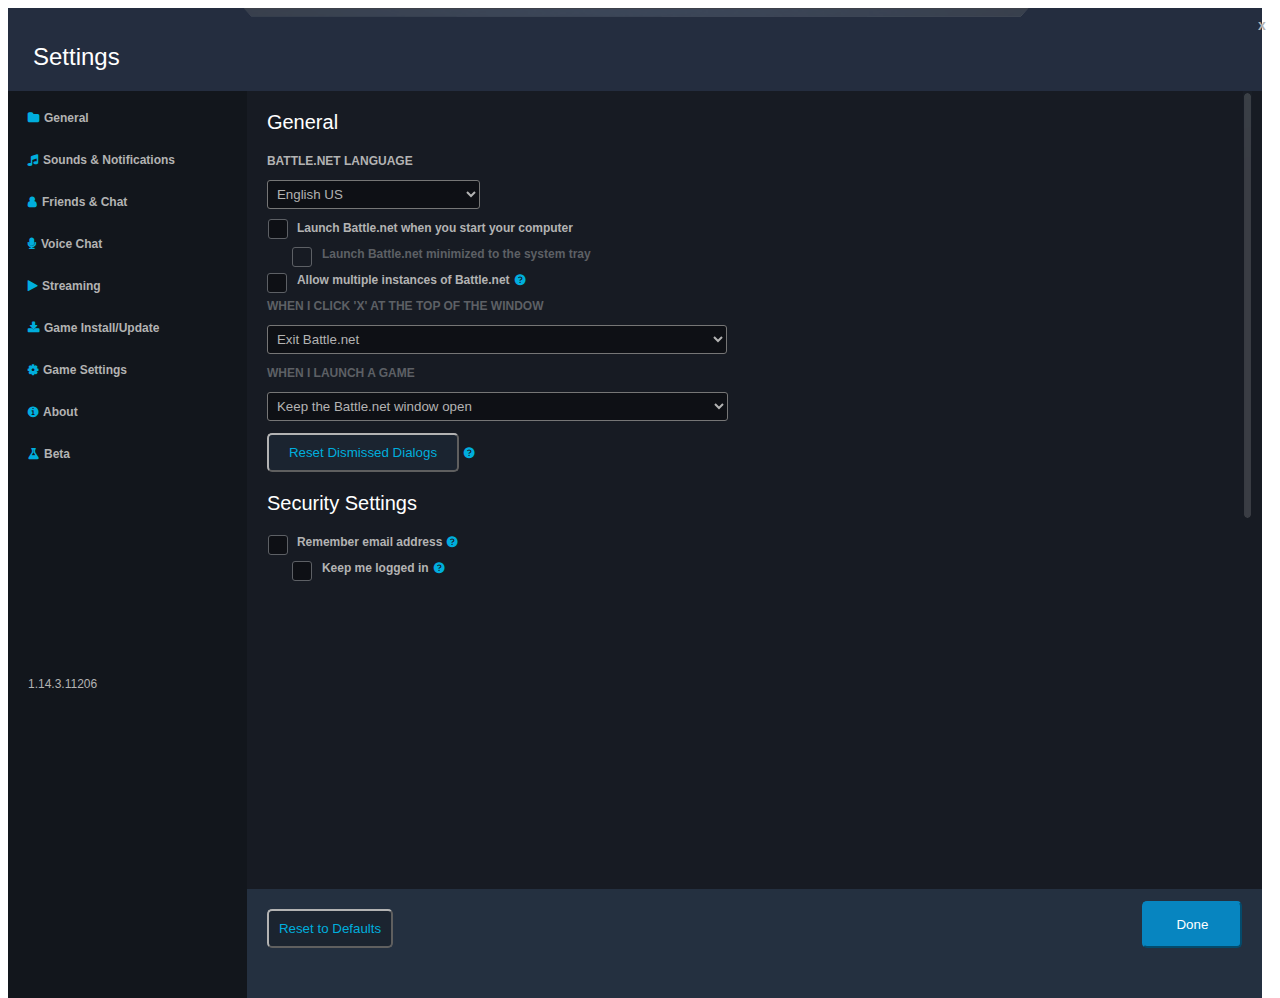
==== settings.html @ 38bd78d9 "added settings page to project" ====
<!DOCTYPE html>
<html lang="en" dir="ltr">

<head>

 <link href="/your-path-to-fontawesome/css/fontawesome.css" rel="stylesheet">
 <link href="/your-path-to-fontawesome/css/brands.css" rel="stylesheet">
 <link href="/your-path-to-fontawesome/css/solid.css" rel="stylesheet">

  <link rel="stylesheet" style="text/css" href="style.css">
  <meta charset="utf-8">
  <title>Settings</title>

</head>

<!-- HEADER -->
<body id="bodysettings1">
  <div id="header1">

    <span class="align1"><img src="images/settingspage-headerbar.png" class="headerimg1"></span>
    <div class="x1"><a href="index.html" class="xx1">x</a></div>
    <div class="header1">
      Settings
    </div>
  </div>

  <!-- SIDEBAR -->
  <div id="sidebar1">
    <div class="sidebar1">

      <p class="sbcontent1"><i class="far fa-folder" id="sbicon1"></i><a href="#" class="sttngslnk1">General</a></p>
      <p class="sbcontent1"><i class="fas fa-music" id="sbicon1"></i><a href="#" class="sttngslnk1">Sounds &amp; Notifications</a></p>
      <p class="sbcontent1"><i class="fas fa-user" id="sbicon1"></i><a href="#" class="sttngslnk1">Friends &amp; Chat</a></p>
      <p class="sbcontent1"><i class="fas fa-microphone" id="sbicon1"></i><a href="#" class="sttngslnk1">Voice Chat</a></p>
      <p class="sbcontent1"><i class="fas fa-play" id="sbicon1"></i><a href="#" class="sttngslnk1">Streaming</a></p>
      <p class="sbcontent1"><i class="fas fa-download" id="sbicon1"></i><a href="#" class="sttngslnk1">Game Install/Update</a></p>
      <p class="sbcontent1"><i class="fas fa-cog" id="sbicon1"></i><a href="#" class="sttngslnk1">Game Settings</a></p>
      <p class="sbcontent1"><i class="fas fa-info-circle" id="sbicon1"></i><a href="#" class="sttngslnk1">About</a></p>
      <p class="sbcontent1"><i class="fas fa-flask" id="sbicon1"></i><a href="#" class="sttngslnk1">Beta</a></p>

      <p class="sbfooter1">1.14.3.11206</p>
    </div>
  </div>

  <!-- CONTENT BOX -->
  <div id="content1">
    <div class="content1">
      <p class="ctitle1">General</p>

      <!-- DROPDOWN 1 -->
      <p class="ccontent1">BATTLE.NET LANGUAGE</p>
      <select class="slct1">
        <option value="English US">English US</option>
        <option value="French">French</option>
        <option value="German">German</option>
      </select>

      <!-- CHECKBOX 1 -->
      <div class="checkbox1">
        <input type="checkbox" value="1" id="checkbox1Input" name="checkbox1" />
        <label for="checkbox1Input"></label></div>
      <p class="ccontentone1">Launch Battle.net when you start your computer</p>

      <!-- CHECKBOX 2 -->
      <div class="checkboxtwo1">
        <input type="checkbox" value="1" id="checkboxtwo1Input" name="checkboxtwo1" />
        <label for="checkboxtwo1Input" disabled="checkboxtwo1"></label></div>
      <p class="ccontenttwo1">Launch Battle.net minimized to the system tray</p>

      <!-- CHECKBOX 3 -->
      <div class="checkboxthree1">
        <input type="checkbox" value="1" id="checkboxthree1Input" name="checkboxthree1" />
        <label for="checkboxthree1Input"></label></div>
      <p class="ccontentthree1">Allow multiple instances of Battle.net<i class="far fa-question-circle" id="contenticon1"></i></p>

      <!-- DROPDOWN 2 -->
      <p class="clowres1">WHEN I CLICK 'X' AT THE TOP OF THE WINDOW</p>
      <select class="slcttwo1">
        <option value="Exit Battle.net">Exit Battle.net</option>
        <option value="Minimize the Battle.net window">Minimize the Battle.net window</option>
      </select>

      <!-- DROPDOWN 3 -->
      <p class="clowres1">WHEN I LAUNCH A GAME</p>
      <select class="slctthree1">
        <option value="Keep the Battle.net window open">Keep the Battle.net window open</option>
        <option value="Close the Battle.net window">Close the Battle.net window</option>
      </select>

      <!-- BUTTON 1 -->
      <p class="p1">
        <button type="button" class="cbutton1">Reset Dismissed Dialogs</button><i class="far fa-question-circle" id="contenticon1"></i>
      </p>
      <p class="ctitle1">Security Settings</p>

      <!-- CHECKBOX 4 -->
      <div class="checkboxfour1">
        <input type="checkbox" value="1" id="checkboxfour1Input" name="checkboxfour1" />
        <label for="checkboxfour1Input"></label></div>
      <p class="ccontentfour1">Remember email address<i class="far fa-question-circle" id="contenticon1"></i></p>

      <!-- CHECKBOX 5 -->
      <div class="checkboxfive1">
        <input type="checkbox" value="1" id="checkboxfive1Input" name="checkboxfive1" />
        <label for="checkboxfive1Input"></label></div>
      <p class="ccontentfive1">Keep me logged in<i class="far fa-question-circle" id="contenticon1"></i></p>
    </div>
  </div>

  <!-- SCROLL BAR -->
  <div id="scroll1">
    <span class="scroll1"><img src="images/settingspage-scrollbar.png" class="scrollimg1"></span>
  </div>

  <!-- FOOTER -->
  <div id="footer1">
    <div class="footer1">
      <button type="button" class="fbutton1">Reset to Defaults</button>
        <button type="button" class="fbuttontwo1" onclick="location.href = '/index.html';">Done</button> 
    </div>
  </div>

</body>

</html>
---- style.css ----
@import url("https://netdna.bootstrapcdn.com/font-awesome/4.1.0/css/font-awesome.min.css");

html {
    margin: 0;
    padding: 0;
    width: 100%;
    height: 100%;
}
/*************************************/
/*************************************/
/*************************************/
/*************************************/
/*************************************/
/* INDEX PAGE START */
#body3{
    background-image: url(images/background.jpg);
    background-size: 120% 120%;
    background-repeat: no-repeat;
}

.grid3{
    display: grid;
    grid-template-columns: 1fr 2fr 2fr;
    grid-template-rows: auto;
    grid-template-areas: 
        "header header header-right"
        "sidebar1 logo ."
        "sidebar1 options ."
        "sidebar1 video commercial"
        "sidebar2 video commercial"
        ". region ."
        "arrow install .";
}

/* header starts here */
.header-left3 {
    grid-column: 1/3;
    display: flex;
    flex-direction: row;
    justify-content: space-around;
    align-items: center;
}

.header-left3 .blizzard-logo3 {
    width: 70px;
    height: 70px;
    margin-left: 30px;
}

.games3, .social3, .shop3, .news3, .more3 {
    color: white;
    text-transform: uppercase;
    text-decoration: none;
    font-size: 25px;
}

.more3{
    font-size: 30px;
}

.games3:hover, .social3:hover, .shop3:hover, .news3:hover{
    text-shadow: 2px 2px 2px #fff;
}

.header-left3 .overwatch-header3 {
    width: 75px;
    height: 40px;
}

/* header right starts here */
.header-right3 {
    display: flex;
    flex-direction: row;
    justify-content: flex-end;
    align-items: center;
}

.bell3 {
    width: 40px;
    height: 40px;
    padding-left: 5px;
}

.camera3 {
    width: 40px;
    height: 40px;
    padding-left: 5px;
}

.friends3 {
    width: 40px;
    height: 40px;
}

.friends-online3 {
    color: grey;
}

.header-right-table3 {
    border-collapse: collapse;
}
.header-right-table3 td {
    border: 1px solid grey;
}

.profile3 {
    background-color: #111932;
    border: 0px;
    color: #fff;
}

/* sidebar starts here */

.blizzard-games3, .blizzard-list3 {
    grid-area: sidebar1;
    margin-bottom: 15px;
}

.partner-games3, .partner-list3 {
    grid-area: sidebar2;
    
}

.blizzard-games3, .partner-games3 {
    color: #fff;
    font-size: 20px;
    margin-left: 30px;
    padding-left: 10px;
}

.blizzard-list3, .partner-list3 {
    color: #746d56;
    margin-top: 30px;
    line-height: 2;
}

li {
    list-style: none;
}

/* logo starts here */
.wow3 {
    background-image: url(images/wow-logo.png);
    background-size: 30px 30px;
    background-repeat: no-repeat;
    padding-left: 30px;
}

.wow3:hover, .diablo3:hover, .starcraft3:hover, .heartstone3:hover, .hots3:hover, .overwatch3:hover, .starcraftone3:hover, .warcraft3:hover, .cod3:hover, .destiny3:hover, .codmw3:hover {
    color: #fff;
    background-color: #38191d;

}

.diablo3 {
    background-image: url(images/diablo3.png);
    background-size: 30px 30px;
    background-repeat: no-repeat;
    padding-left: 30px;
}

.starcraft3 {
    background-image: url(images/starcraft2.png);
    background-size: 30px 30px;
    background-repeat: no-repeat;
    padding-left: 30px;
}

.heartstone3 {
    background-image: url(images/hearstone-logo.png);
    background-size: 30px 30px;
    background-repeat: no-repeat;
    padding-left: 30px;
}

.hots3 {
    background-image: url(images/hots-logo.png);
    background-size: 30px 30px;
    background-repeat: no-repeat;
    padding-left: 30px;
}

.overwatch3 {
    background-image: url(images/overwatch-logo-list.png);
    background-size: 30px 30px;
    background-repeat: no-repeat;
    padding-left: 30px;
}

.starcraftone3 {
    background-image: url(images/starcraft-logo.png);
    background-size: 30px 30px;
    background-repeat: no-repeat;
    padding-left: 30px;
}

.warcraft3 {
    background-image: url(images/warcraft3-logo.png);
    background-size: 30px 30px;
    background-repeat: no-repeat;
    padding-left: 30px;
}

.cod3 {
    background-image: url(images/codbo4-logo.png);
    background-size: 30px 30px;
    background-repeat: no-repeat;
    padding-left: 30px;
}

.destiny3 {
    background-image: url(images/destiny2-logo.png);
    background-size: 30px 30px;
    background-repeat: no-repeat;
    padding-left: 30px;
}

.codmw3 {
    background-image: url(images/modern-warfare-logo.png);
    background-size: 30px 30px;
    background-repeat: no-repeat;
    padding-left: 30px;
}


/* logo and options start here */
.wowbfa3 {
    grid-area: logo;
    width: 313px;
    height: 152px;
}

.redeem3, .options-icon3, .options3, .redeem-code3 {
    margin-top: 10px;
}

.options-icon3{
    grid-area: options;
    width: 20px;
    height: 18px;
    padding-left: 20px;
}

.options3 {
    grid-area: options;
    color: #fff;
    font-size: 16px;
    padding-left: 45px;
    text-decoration: none;
}

.redeem-code3 {
    display: flex;
    grid-area: options;
    width: 20px;
    height: 18px;
    padding-left: 125px;
}

.redeem3{
    grid-area: options;
    color: #fff;
    font-size: 16px;
    padding-left: 150px;
    text-decoration: none;
}

/* content starts here */

.safe-heaven3 {
    grid-area: video;
    width: 500px;
    height: 250px;
    border: 0px;
}

.heartstone-commercial3 {
    grid-area: commercial;
    height: 250px;
    padding-left: 70px;
}

.holiday3 {
    grid-area: commercial;
    height: 250px;
}

.align-right3 {
    grid-area: commercial;
    display: flex;
    justify-content: flex-end;
}

/* region starts here */

.region-acount3 {
    grid-area: region;
    color: #4c5c5b;
    margin-top: 30px;
}

.region-dropdown3 {
    grid-area: region;
    width: 220px;
    height: 20px;
    margin-top: 50px;
    background-color: #000;
    color: #fff;
    border-color: #1e1e1e;
}

/* install starts here */

.install-button3 {
    grid-area: install;
    background-color: #0d83cc;
    width: 220px;
    height: 70px;
    border: 0px;
    margin-top: 10px;
    color: #fff;
    font-size: 28px;
}

.add-game3 {
    grid-area: install;
    height: 80px;
    margin-left: 220px;
    margin-top: 5px;
}

.already-installed3 {
    display: flex;
    justify-content: flex-end;
    align-items: flex-end;
    grid-area: install;
    color: #4c5c5b;
    margin-right: 8px;
}

.locate-game3 {
    color: #206ca9;
}

/* arrow starts here */
.exit-arrow{
    padding-left: 35px;
}

.arrow-align3 {
    grid-area: arrow;
    display: flex;
    align-items: flex-end;
}
/*************************************/
/*************************************/
/*************************************/
/*************************************/
/*************************************/
/* INDEX PAGE END */

/*************************************/
/*************************************/
/*************************************/
/*************************************/
/*************************************/
/* SETTINGS PAGE START */
/* ICONS */


i {
    font-family: fontawesome !important;
}

#sbicon1 {
  color: #00aedd;
  font-style: normal;
  margin-right: 5px;
}

#contenticon1 {
  color: #00aedd;
  font-style: normal;
  margin-left: 5px;
}

#bodysettings1 {
  display: grid;
  grid-template-columns: 0.8fr 2fr 1fr 0.3fr 0.1fr;
  grid-template-rows: 0.2fr 2.2fr 0.3fr;
  grid-template-areas: "header header header header header"
                       "sidebar content content content scroll"
                       "sidebar footer footer footer footer";
  height: 110vh;
  width: 98vw;
  font-family: Arial, Helvetica, sans-serif;
  font-weight: bold;
  font-size: 14px;

}

#header1 {
  background-color: #242d3f;
  grid-area: header;
}

#sidebar1 {
  background-color: #12161c;
  grid-area: sidebar;
}

#content1 {
  background-color: #171b23;
  grid-area: content;
}

#scroll1 {
  background-color: #171b23;
  grid-area: scroll;
}

#footer1 {
  background-color: #243040;
  grid-area: footer;
}

/* HEADER */
.x1 {
  color: #5d6065;
  margin-left: 1250px;
  margin-top: 0px;
}

.header1 {
  color: #ffffff;
  margin-left: 25px;
  margin-top: 10px;
  margin-bottom: 20px;
  font-size: 24px;
  font-weight: lighter;
}

/* HEADERBAR */
.align1 {
  display: flex;
  justify-content: center;
  align-items: center;
}

/* SCROLLBAR */
.scroll1 {
  display: flex;
  justify-content: center;
  align-items: flex-start;
}

/* SIDEBAR */
.sidebar1 {
  color: #b3b3b3;
  font-size: 12px;
  line-height: 30px;
  margin-left: 20px;
  margin-right: 10px;
}

.sbfooter1 {
  margin-top: 200px;
  margin-left: 0px;
  font-weight: lighter;
}

/* LINKS */
.sttngslnk1, .xx1 {
  text-decoration: none;
  color: #b3b3b3;
}

.sttngslnk1:hover {
  color: #ffffff;
}

/* CONTENT BOX */
.content1 {
  color: #b3b3b3;
  font-size: 12px;
  margin-left: 20px;
}

.ctitle1 {
  color: #ffffff;
  font-size: 20px;
  font-weight: lighter;
}

.ccontentone1 {
  margin-left: 30px;
}

.ccontenttwo1 {
  margin-left: 55px;
  color: #5d6065;
}

.ccontentthree1 {
  margin-left: 30px;
}

.ccontentfour1 {
  margin-left: 30px;
}

.ccontentfive1 {
  margin-left: 55px;
}

.clowres1 {
  color: #5d6065;
}

.clowresb1 {
  margin-left: 50px;
}

/* FOOTER */
.footer1 {
  color: #b3b3b3;
  display: flex;
  flex-direction: row;
  justify-content: space-between;
}

/* BUTTONS */
.cbutton1 {
  background-color: #1b2430;
  color: #00aedd;
  border-color: #b3b3b3;
  border-radius: 5px;
  padding-left: 20px;
  padding-right: 20px;
  padding-top: 10px;
  padding-bottom: 10px;
}

.clowresb1 {
  color: #5d6065;
  margin-left: 20px;
}

/* FOOTER BUTTONS */
.fbutton1 {
  background-color: #1b2430;
  color: #00aedd;
  border-color: #b3b3b3;
  border-radius: 5px;
  padding: 10px;
  margin-top: 20px;
  margin-left: 20px;
}

.fbuttontwo1 {
  background-color: #0785c0;
  color: #ffffff;
  border: 1;
  border-color: #0785c0;
  border-radius: 5px;
  padding: 10px;
  width: 100px;
  margin-top: 12px;
  margin-right: 20px;
}

/* DROPDOWNS */
.slct1 {
  background-color: #0e1015;
  color: #b3b3b3;
  padding-top: 5px;
  padding-bottom: 5px;
  padding-left: 5px;
  padding-right: 120px;
  border-radius: 3px;
}

.slcttwo1 {
  background-color: #0e1015;
  color: #b3b3b3;
  padding-top: 5px;
  padding-bottom: 5px;
  padding-left: 5px;
  padding-right: 250px;
  border-radius: 3px;
}

.slctthree1 {
  background-color: #0e1015;
  color: #b3b3b3;
  padding-top: 5px;
  padding-bottom: 5px;
  padding-left: 5px;
  padding-right: 239px;
  border-radius: 3px;
}

/* CHECKBOXES */
input[type=checkbox] {
  visibility: hidden;
}

/* CHECKBOX 1 */
.checkbox1 {
  width: 10px;
  margin: 10px 1px;
  position: absolute;
}

.checkbox1 label {
  cursor: pointer;
  position: absolute;
  width: 18px;
  height: 18px;
  top: 0;
  left: 0;
  background: #0e1015;
  border: 1px solid #5d6065;
  border-radius: 3px;
}

.checkbox1 label:after {
  opacity: 0;
  content: '';
  position: absolute;
  width: 9px;
  height: 5px;
  background: solid;
  top: 3px;
  left: 3px;
  border: 3px solid #333;
  border-top: none;
  border-right: none;
  transform: rotate(-45deg);
}

.checkbox1 label:hover::after {
  opacity: 0.5;
}

.checkbox1 input[type=checkbox]:checked+label:after {
  opacity: 5;
}

/* CHECKBOX 2 */
.checkboxtwo1 {
  width: 10px;
  margin: 0px 25px;
  position: absolute;
}

.checkboxtwo1 label {
  position: absolute;
  width: 18px;
  height: 18px;
  top: 0;
  left: 0;
  background: #171b23;
  border: 1px solid #5d6065;
  border-radius: 3px;
}

.checkboxtwo1 label:hover::after {
  opacity: 0.5;
}

.checkboxtwo1 input[type=checkbox]:checked+label:after {
  opacity: 5;
}

/*CHECKBOX 3 */
.checkboxthree1 {
  width: 10px;
  margin-top: 0px;
  position: absolute;
}

.checkboxthree1 label {
  cursor: pointer;
  position: absolute;
  width: 18px;
  height: 18px;
  top: 0;
  left: 0;
  background: #0e1015;
  border: 1px solid #5d6065;
  border-radius: 3px;
}

.checkboxthree1 label:after {
  opacity: 0;
  content: '';
  position: absolute;
  width: 9px;
  height: 5px;
  background: solid;
  top: 3px;
  left: 3px;
  border: 3px solid #333;
  border-top: none;
  border-right: none;
  transform: rotate(-45deg);
}

.checkboxthree1 label:hover::after {
  opacity: 0.5;
}

.checkboxthree1 input[type=checkbox]:checked+label:after {
  opacity: 5;
}

/* CHECKBOX 4 */
.checkboxfour1 {
  width: 10px;
  margin: 0px 1px;
  position: absolute;
}

.checkboxfour1 label {
  cursor: pointer;
  position: absolute;
  width: 18px;
  height: 18px;
  top: 0;
  left: 0;
  background: #0e1015;
  border: 1px solid #5d6065;
  border-radius: 3px;
}

.checkboxfour1 label:after {
  opacity: 0;
  content: '';
  position: absolute;
  width: 9px;
  height: 5px;
  background: solid;
  top: 3px;
  left: 3px;
  border: 3px solid #333;
  border-top: none;
  border-right: none;
  transform: rotate(-45deg);
}

.checkboxfour1 label:hover::after {
  opacity: 0.5;
}

.checkboxfour1 input[type=checkbox]:checked+label:after {
  opacity: 5;
}

/* CHECKBOX 5 */
.checkboxfive1 {
  width: 10px;
  margin: 0px 25px;
  position: absolute;
}

.checkboxfive1 label {
  cursor: pointer;
  position: absolute;
  width: 18px;
  height: 18px;
  top: 0;
  left: 0;
  background: #0e1015;
  border: 1px solid #5d6065;
  border-radius: 3px;
}

.checkboxfive1 label:after {
  opacity: 0;
  content: '';
  position: absolute;
  width: 9px;
  height: 5px;
  background: solid;
  top: 3px;
  left: 3px;
  border: 3px solid #333;
  border-top: none;
  border-right: none;
  transform: rotate(-45deg);
}

.checkboxfive1 label:hover::after {
  opacity: 0.5;
}

.checkboxfive1 input[type=checkbox]:checked+label:after {
  opacity: 5;
}

/* SETTINGS PAGE END */
/*************************************/
/*************************************/
/*************************************/
/*************************************/
/*************************************/
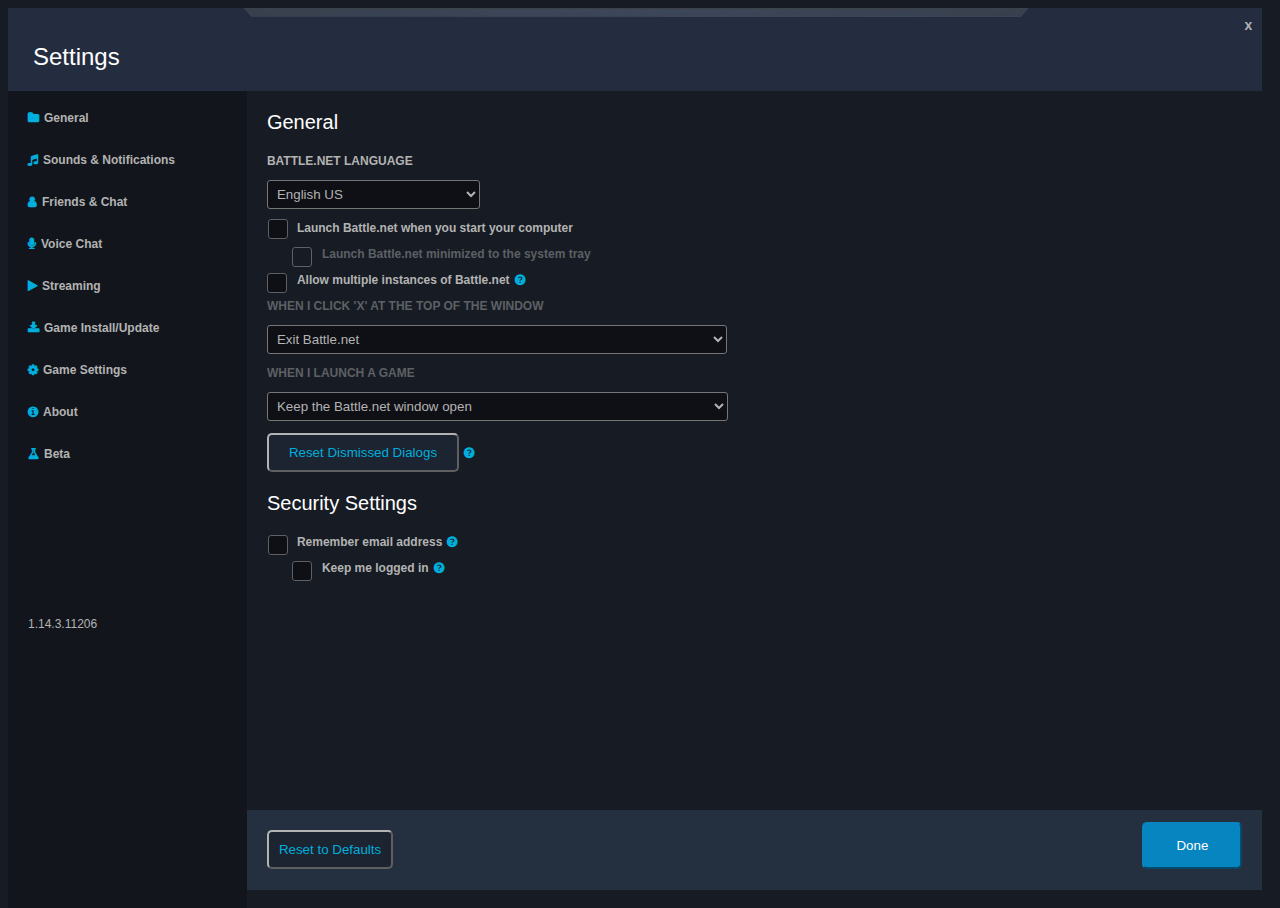
==== commit 00e3860d: "updated settings page and styles" ====
--- a/settings.html
+++ b/settings.html
@@ -3,9 +3,9 @@
 
 <head>
 
- <link href="/your-path-to-fontawesome/css/fontawesome.css" rel="stylesheet">
- <link href="/your-path-to-fontawesome/css/brands.css" rel="stylesheet">
- <link href="/your-path-to-fontawesome/css/solid.css" rel="stylesheet">
+  <link href="/your-path-to-fontawesome/css/fontawesome.css" rel="stylesheet">
+  <link href="/your-path-to-fontawesome/css/brands.css" rel="stylesheet">
+  <link href="/your-path-to-fontawesome/css/solid.css" rel="stylesheet">
 
   <link rel="stylesheet" style="text/css" href="style.css">
   <meta charset="utf-8">
@@ -14,11 +14,12 @@
 </head>
 
 <!-- HEADER -->
+
 <body id="bodysettings1">
   <div id="header1">
 
     <span class="align1"><img src="images/settingspage-headerbar.png" class="headerimg1"></span>
-    <div class="x1"><a href="index.html" class="xx1">x</a></div>
+    <div class="x1"><a href="#" class="xx1">x</a></div>
     <div class="header1">
       Settings
     </div>
@@ -107,16 +108,11 @@
     </div>
   </div>
 
-  <!-- SCROLL BAR -->
-  <div id="scroll1">
-    <span class="scroll1"><img src="images/settingspage-scrollbar.png" class="scrollimg1"></span>
-  </div>
-
   <!-- FOOTER -->
   <div id="footer1">
     <div class="footer1">
       <button type="button" class="fbutton1">Reset to Defaults</button>
-        <button type="button" class="fbuttontwo1" onclick="location.href = '/index.html';">Done</button> 
+      <button type="button" class="fbuttontwo1" onclick="location.href = 'https://bensenica.github.io/multipage-application/index.html';">Done</button>
     </div>
   </div>
 
--- a/style.css
+++ b/style.css
@@ -367,9 +367,8 @@
 /* SETTINGS PAGE START */
 /* ICONS */
 
-
 i {
-    font-family: fontawesome !important;
+  font-family: fontawesome !important;
 }
 
 #sbicon1 {
@@ -389,14 +388,14 @@
   grid-template-columns: 0.8fr 2fr 1fr 0.3fr 0.1fr;
   grid-template-rows: 0.2fr 2.2fr 0.3fr;
   grid-template-areas: "header header header header header"
-                       "sidebar content content content scroll"
-                       "sidebar footer footer footer footer";
-  height: 110vh;
+    "sidebar content content content scroll"
+    "sidebar footer footer footer footer";
+  height: 100vh;
   width: 98vw;
   font-family: Arial, Helvetica, sans-serif;
   font-weight: bold;
   font-size: 14px;
-
+  background-color: #171b23;
 }
 
 #header1 {
@@ -422,13 +421,15 @@
 #footer1 {
   background-color: #243040;
   grid-area: footer;
+  height: 80px;
 }
 
 /* HEADER */
 .x1 {
   color: #5d6065;
-  margin-left: 1250px;
-  margin-top: 0px;
+  display: flex;
+  justify-content: flex-end;
+  margin-right: 10px;
 }
 
 .header1 {
@@ -447,13 +448,6 @@
   align-items: center;
 }
 
-/* SCROLLBAR */
-.scroll1 {
-  display: flex;
-  justify-content: center;
-  align-items: flex-start;
-}
-
 /* SIDEBAR */
 .sidebar1 {
   color: #b3b3b3;
@@ -464,7 +458,7 @@
 }
 
 .sbfooter1 {
-  margin-top: 200px;
+  margin-top: 140px;
   margin-left: 0px;
   font-weight: lighter;
 }
@@ -799,9 +793,24 @@
   opacity: 5;
 }
 
-/* SETTINGS PAGE END */
-/*************************************/
-/*************************************/
-/*************************************/
-/*************************************/
-/*************************************/
+/* SCROLLBAR */
+::-webkit-scrollbar {
+  width: 10px;
+}
+
+::-webkit-scrollbar-track {
+  background: #f1f1f1;
+}
+
+::-webkit-scrollbar-thumb {
+  background: #888;
+}
+
+::-webkit-scrollbar-thumb:hover {
+  background: #555;
+  /* SETTINGS PAGE END */
+  /*************************************/
+  /*************************************/
+  /*************************************/
+  /*************************************/
+  /*************************************/
